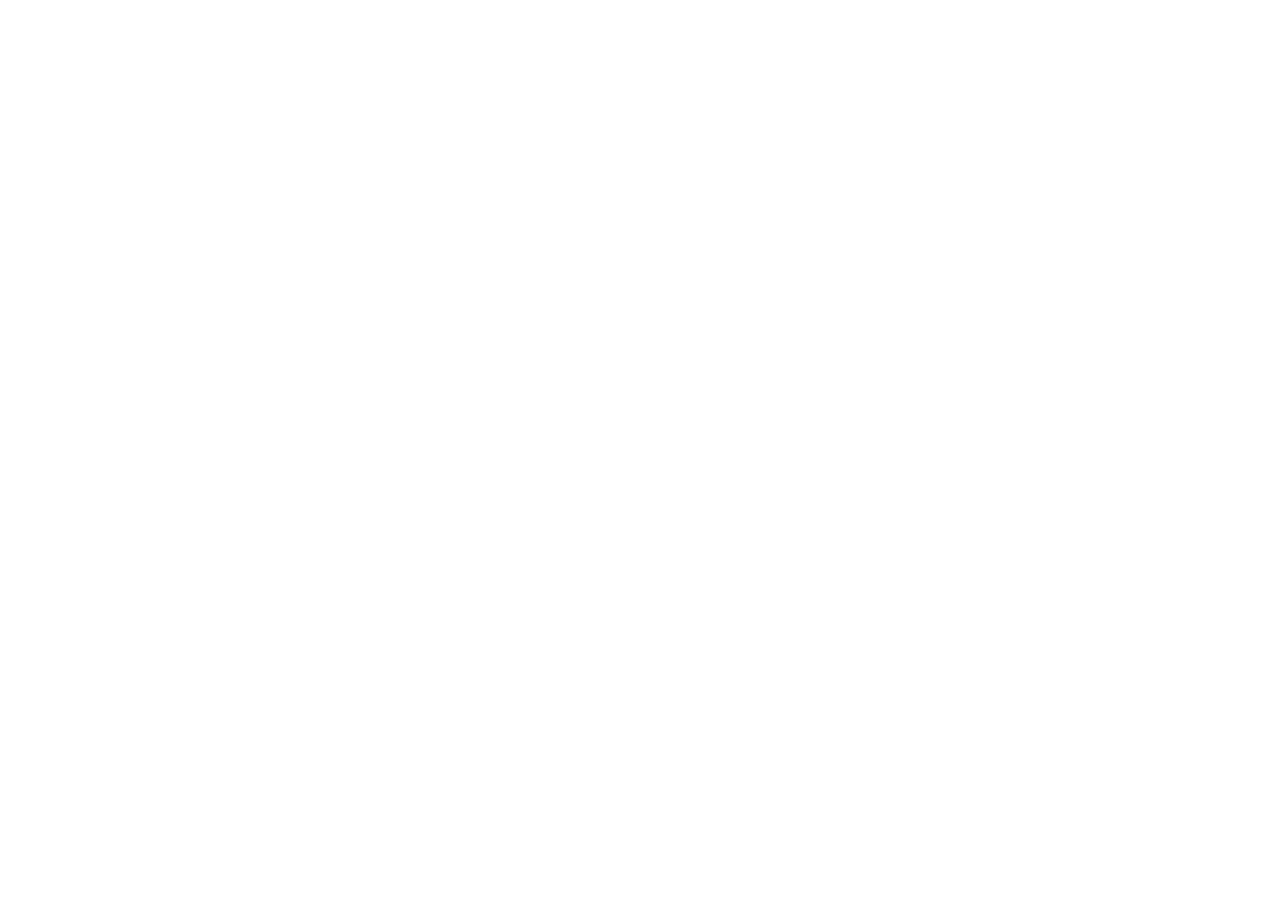
==== about.html @ b6eae79a "Init : creation du depot, arborescence des fichiers et structure HTML de base" ====
<!DOCTYPE html>
<html lang="en">
<head>
    <meta charset="UTF-8">
    <meta name="viewport" content="width=device-width, initial-scale=1.0">
    <title>AfriTalent - About</title>

    <!---  liaison Boostrap 5 via CDN -->

    <link href="https://cdn.jsdelivr.net/npm/bootstrap@5.3.0/dist/css/bootstrap.min.css" rel="stylesheet">

    <!--  liaison du css.   -->
    <link rel="stylesheet" href="css/style.css">
</head>
<body>

    <!---  le contenue de la pages -->

     <!-- liaison Boostrap 5 via CDN : js-->
    <script src="https://cdn.jsdelivr.net/npm/bootstrap@5.3.0/dist/js/bootstrap.bundle.min.js"></script>

    <!-- le script JS -->
    <script src="js/main.js"></script>

</body>
</html>
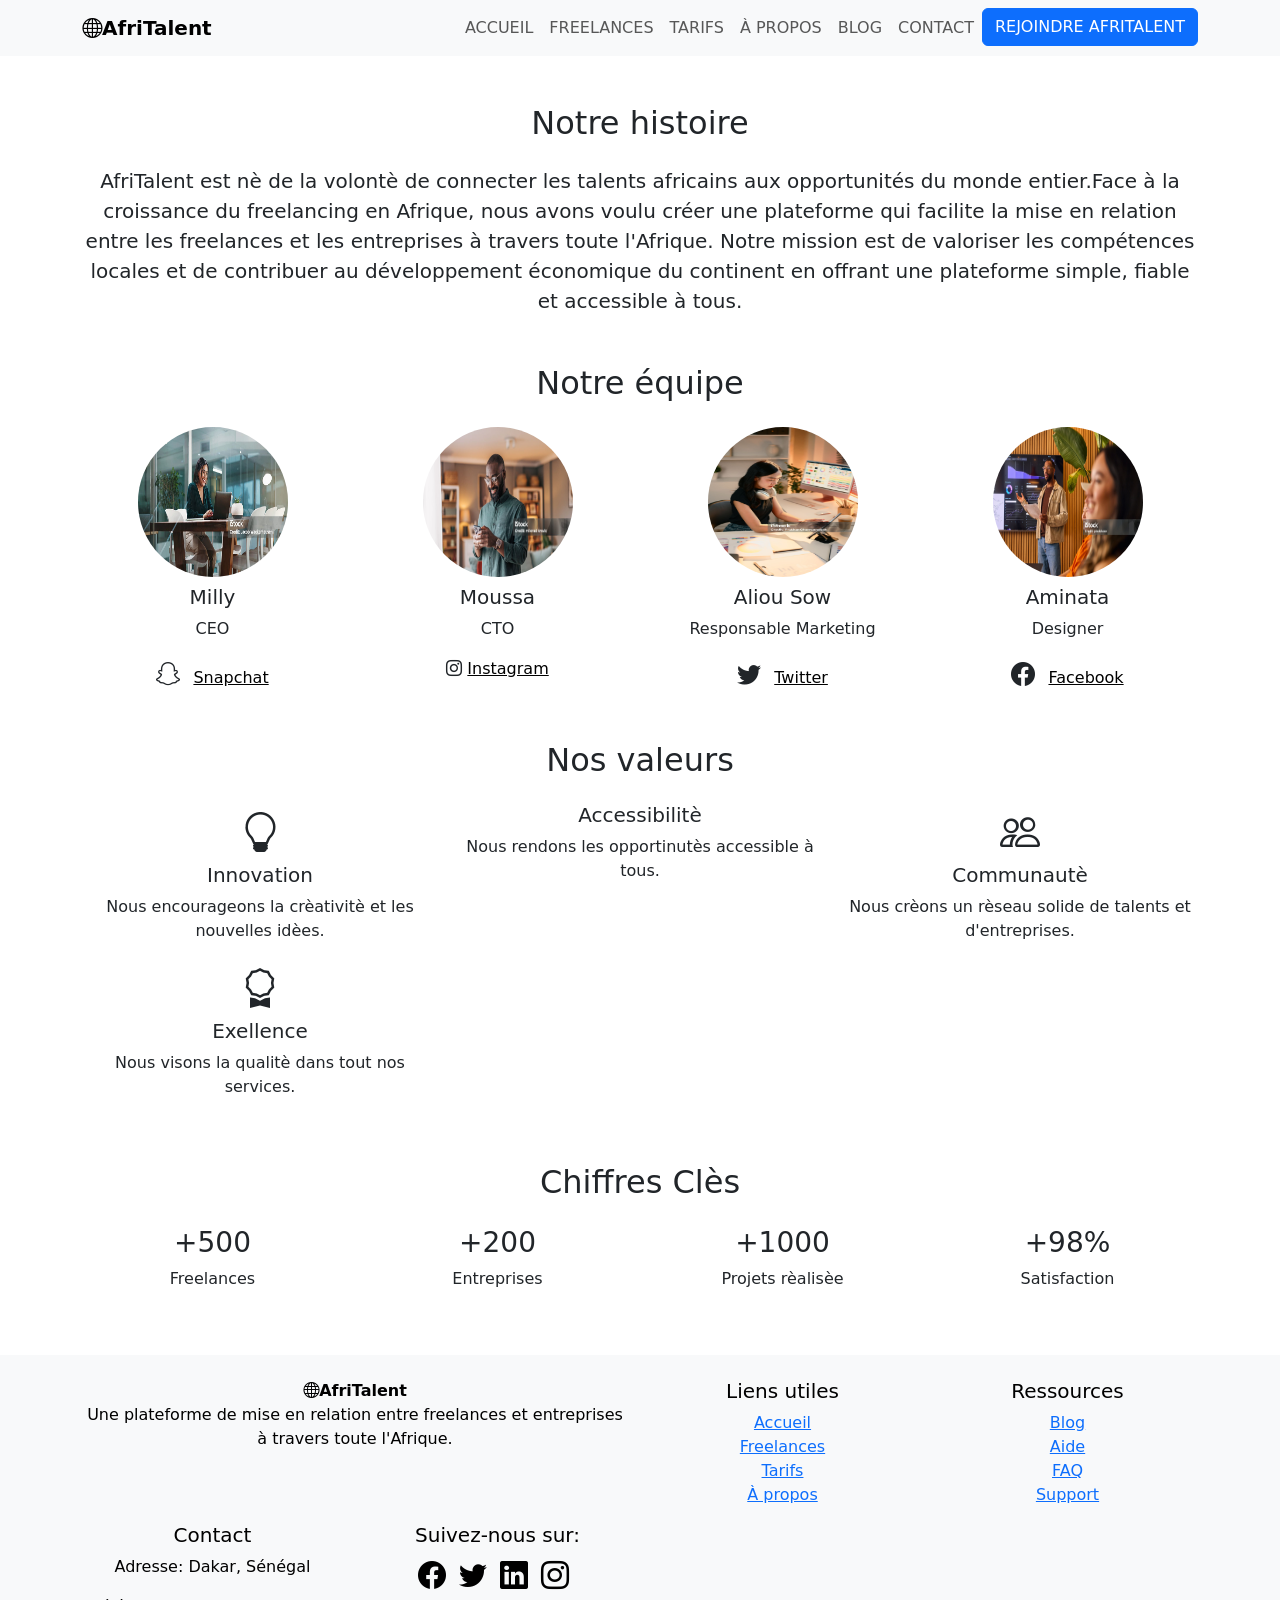
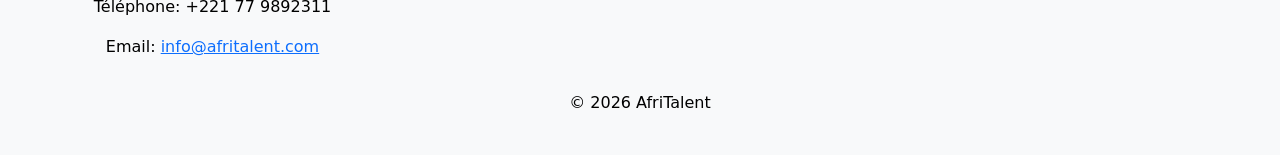
==== commit e2e4c4ef: "HTML : structure complete des 5 pages avec section et contenu texte" ====
--- a/about.html
+++ b/about.html
@@ -9,13 +9,212 @@
 
     <link href="https://cdn.jsdelivr.net/npm/bootstrap@5.3.0/dist/css/bootstrap.min.css" rel="stylesheet">
 
+    <!---  liaison des icones bootstrap via CDN -->
+    
+    <link rel="stylesheet" href="https://cdn.jsdelivr.net/npm/bootstrap-icons@1.11.0/font/bootstrap-icons.css">
+
+
     <!--  liaison du css.   -->
     <link rel="stylesheet" href="css/style.css">
 </head>
 <body>
 
     <!---  le contenue de la pages -->
-
+   <header>
+        
+            <nav class="navbar navbar-expand-lg navbar-light bg-light">
+                <div class="container">
+                    <!--logo-->
+                    <a class="navbar-brand fw-bold" href="#">
+                        <i class="bi bi-globe"></i>AfriTalent
+                    </a>
+                    <!---  bouton pour mobile (pour la responsivite) --->
+                    <button class="navbar-toggler" type="button" data-bs-toggle="collapse" data-bs-target="#menu">
+                        <span class="navbar-toggler-icon"></span>
+                    </button>
+                   <!--les liens du menu-->
+                   <div class="collapse navbar-collapse text-uppercase justify-content-end">
+                        <ul class="navbar-nav ms-auto">
+                            <li class="nav-item">
+                               <a class="nav-link " href="index.html">Accueil</a>
+                            </li>
+                            <li class="nav-item">
+                               <a class="nav-link " href="freelance.html">Freelances</a>
+                            </li>
+                            <li class="nav-item">
+                              <a class="nav-link " href="tarifs.html">Tarifs</a>
+                            </li>
+                            <li class="nav-item">
+                              <a class="nav-link " href="about.html">À propos</a>
+                            </li>
+                            <li class="nav-item">
+                              <a class="nav-link " href="#blog">Blog</a>
+                            </li>
+                            <li class="nav-item">
+                              <a class="nav-link " href="contact.html">Contact</a>
+                            </li>
+                            <li class="nav-item">
+                             <a class="btn btn-primary" href="contact.html">Rejoindre AfriTalent</a>
+                            </li>
+                        </ul>
+                    </div>
+                </div>
+            </nav>
+
+        </header>  
+        <!---  section Notre histoire   -->
+        <main>
+        <section class="container my-5">
+            <h2 class="text-center mb-4">Notre histoire</h2>
+            <p class="lead text-center">
+                AfriTalent est nè de la volontè de connecter les talents africains
+                aux opportunités du monde entier.Face à la croissance du freelancing en Afrique, nous avons voulu créer une plateforme qui facilite la mise en relation entre les freelances et les entreprises à travers toute l'Afrique.
+                Notre mission est de valoriser les compétences locales et de contribuer au développement économique du continent en offrant une plateforme simple, fiable et accessible à tous.
+            </p>
+        </section>
+        <!-- section equipe -->
+        <section class="container my-5">
+            <h2 class="text-center mb-4">Notre équipe</h2>
+            <div class="row g-4">
+                <div class="col-md-3 text-center">
+                    <img src="images/team1.jpg" alt="Membre de l'équipe 1" class="rounded-circle mb-2" width="150" height="150">
+                    <h5>Milly</h5>
+                    <p>CEO </p>
+                    <i class ="bi bi-snapchat fs-4 me-2"></i>
+                    <a href="https://www.snapchat.com/milly" class="text-black">Snapchat</a>
+                </div>
+                <div class="col-md-3 text-center">
+                    <img src="images/team2.jpg" alt="Membre de l'équipe 2" class="rounded-circle mb-2" width="150" height="150">
+                    <h5>Moussa</h5>
+                    <p>CTO </p>
+                    <i class="bi bi-instagram"></i>
+                    <a href="https://www.instagram.com/moussa" class="text-black">Instagram</a>
+                </div>
+                <div class="col-md-3 text-center">
+                    <img src="images/team3.jpg" alt="Membre de l'équipe 3" class="rounded-circle mb-2" width="150" height="150">
+                    <h5>Aliou Sow</h5>
+                    <p>Responsable Marketing</p>
+                    <i class="bi bi-twitter fs-4 me-2"></i>
+                    <a href="https://www.twitter.com/aliou_sow" class="text-black">Twitter</a>
+                </div>
+                <div class="col-md-3 text-center">
+                    <img src="images/team4.jpg" alt="Membre de l'équipe 4" class="rounded-circle mb-2" width="150" height="150">
+                    <h5>Aminata</h5>
+                    <p>Designer</p>
+                    <i class="bi bi-facebook fs-4 me-2"></i>
+                    <a href="https://www.facebook.com/aminata" class="text-black">Facebook</a>
+                </div>
+            </div>
+            
+    </section>
+        <!-- section nos valeurs -->
+        <section class="container my-5">
+            <h2 class="text-center mb-4">Nos valeurs</h2>
+            <div class="row text-center">
+                <div class="col-md-4">
+                    <i class="bi bi-lightbulb fs-1"></i>
+                    <h5>Innovation</h5>
+                    <p>Nous encourageons la crèativitè et les nouvelles idèes.</p>
+                </div>
+                <div class="col-md-4">
+                    <i class="bi bi-unclock fs-1"></i>
+                    <h5>Accessibilitè</h5>
+                    <p>Nous rendons les opportinutès accessible à tous.</p>
+                </div>
+                <div class="col-md-4">
+                    <i class="bi bi-people fs-1"></i>
+                    <h5>Communautè</h5>
+                    <p>Nous crèons un rèseau solide de talents et d'entreprises.</p>
+                </div>
+                <div class="col-md-4">
+                    <i class="bi bi-award fs-1"></i>
+                    <h5>Exellence</h5>
+                    <p>Nous visons la qualitè dans tout nos services.</p>
+                </div>
+            </div>
+        </section>
+          <!-- section chiffres clés-->
+           <section class="container my-5">
+            <h2 class="text-center mb-4">Chiffres Clès</h2>
+            <div class="row text-center">
+                <div class="col-md-3">
+                  <h3>+500</h3>
+                  <p>Freelances</p>
+                </div>
+                <div class="col-md-3">
+                  <h3>+200</h3>
+                  <p>Entreprises</p>
+                </div><div class="col-md-3">
+                  <h3>+1000</h3>
+                  <p>Projets rèalisèe</p>
+                </div>
+                <div class="col-md-3">
+                  <h3>+98%</h3>
+                  <p>Satisfaction</p>
+                </div>
+            </div>
+           </section>
+
+
+    <footer class="bg-light text-black mt-5 p-4 ">
+         <div class="container">
+                <div class=" text-center row">
+                    <div class="col-md-6">
+                        <a class="navbar-brand fw-bold" href="#">
+                         <i class="bi bi-globe"></i>AfriTalent
+                       </a>
+                        <p>Une plateforme de mise en relation entre freelances et entreprises à travers toute l'Afrique.</p>
+                    </div>
+
+                    <!--liens utiles-->
+                    <div class="col-md-3">
+                        <h5>Liens utiles</h5>
+                        <ul class="list-unstyled">
+                            <li><a href="index.html">Accueil</a></li>
+                            <li><a href="freelances.html">Freelances</a></li>
+                            <li><a href="tarifs.html">Tarifs</a></li>
+                            <li><a href="about.html">À propos</a></li>
+                        </ul>
+                    </div>
+
+                    <!---ressources-->
+                    <div class="col-md-3">
+                        <h5>Ressources</h5>
+                        <ul class="list-unstyled">
+                            <li><a href="#blog">Blog</a></li>
+                            <li><a href="#aide">Aide</a></li>
+                            <li><a href="#faq">FAQ</a></li>
+                            <li><a href="#support">Support</a></li>
+                        </ul>
+                    </div>
+
+                    <!---  contact-->
+                    <div class="col-md-3">
+                        <h5>Contact</h5>
+                        <p>Adresse: Dakar, Sénégal</p>
+                        <p>Téléphone: +221 77 9892311</p>
+                        <p>Email: <a href="mailto:info@afritalent.com">info@afritalent.com</a></p>
+                    </div>
+
+                    <!---  réseaux sociaux-->
+                    <div class="col-md-3">
+                        <h5>Suivez-nous sur:</h5>
+                        <a href="https://www.facebook.com/" class="text-black me-2"><i class="bi bi-facebook fs-3"></i></a>
+                        <a href="https://twitter.com/" class="text-black me-2"><i class="bi bi-twitter fs-3"></i></a>
+                        <a href="https://www.linkedin.com/" class="text-black me-2"><i class="bi bi-linkedin fs-3"></i></a>
+                        <a href="https://www.instagram.com/" class="text-black me-2"><i class="bi bi-instagram fs-3"></i></a>    
+                </div>
+             </div>
+                   <!--bas de page-->
+                  <div class="text-center mt-3">     
+                     <p>&copy; 2026 AfriTalent</p>
+                  </div>    
+
+     </footer>
+
+
+
+   
      <!-- liaison Boostrap 5 via CDN : js-->
     <script src="https://cdn.jsdelivr.net/npm/bootstrap@5.3.0/dist/js/bootstrap.bundle.min.js"></script>
 
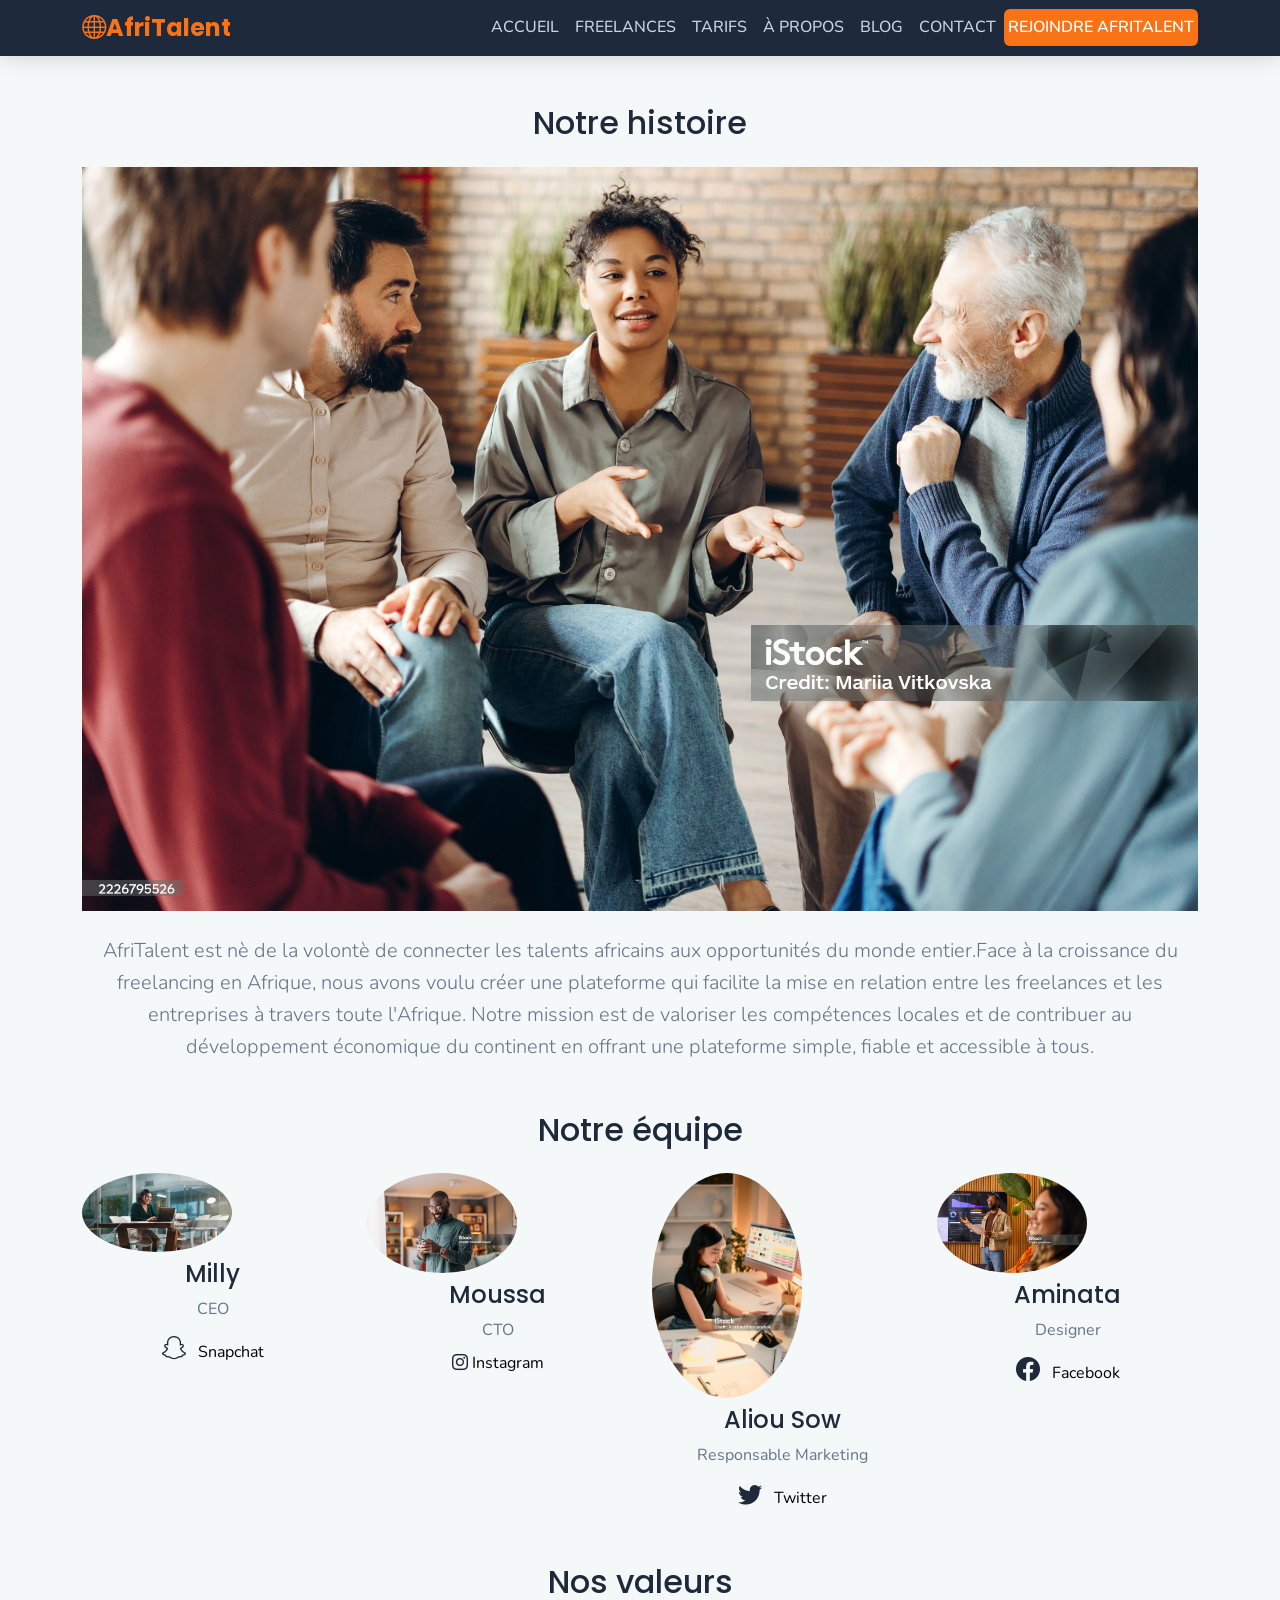
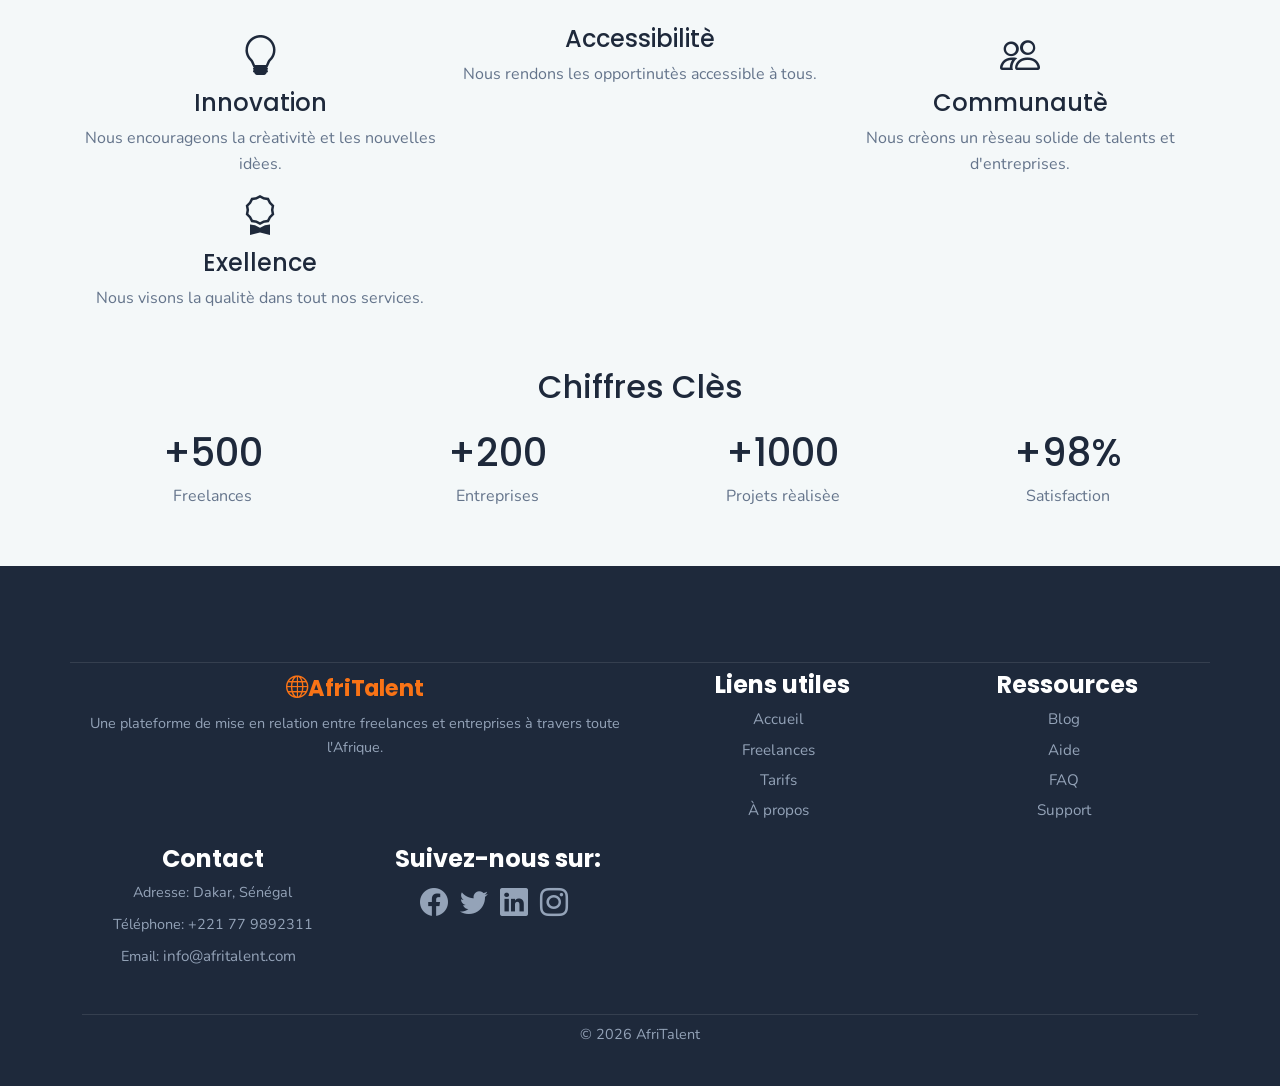
==== commit 47827f28: "CSS : Bento Grid, sections hero et categories , effet hover" ====
--- a/about.html
+++ b/about.html
@@ -48,7 +48,7 @@
                               <a class="nav-link " href="about.html">À propos</a>
                             </li>
                             <li class="nav-item">
-                              <a class="nav-link " href="#blog">Blog</a>
+                              <a class="nav-link " href="index.html#blog">Blog</a>
                             </li>
                             <li class="nav-item">
                               <a class="nav-link " href="contact.html">Contact</a>
@@ -66,6 +66,7 @@
         <main>
         <section class="container my-5">
             <h2 class="text-center mb-4">Notre histoire</h2>
+            <img src="images/histoire.jpg" alt="Notre histoire" class="img-fluid mb-4">
             <p class="lead text-center">
                 AfriTalent est nè de la volontè de connecter les talents africains
                 aux opportunités du monde entier.Face à la croissance du freelancing en Afrique, nous avons voulu créer une plateforme qui facilite la mise en relation entre les freelances et les entreprises à travers toute l'Afrique.
--- a/css/style.css
+++ b/css/style.css
@@ -0,0 +1,702 @@
+/* importation de google font (2 polices poppins et nunito) */
+@import url('https://fonts.googleapis.com/css2?family=Poppins:wght@300;400;500;600;700&family=Nunito:wght@300;400;500;600;700&display=swap');
+
+/* variables css */
+:root{
+    /* variablespour la palette de couleurs (6 couleurs) */
+    --couleur-primaire: #F97316;
+    --couleur-secondaire: #1E293B;
+    --couleur-accent: #10b981;
+    --couleur-fond: #f4f8f9;
+    --couleur-texte: #1e293b;
+    --couleur-texte-clair: #64748b;
+    /* variablespour les tailles de police (2 tailles) */
+    --police-titre:poppins, sans-serif;
+    --police-texte:nunito, sans-serif;
+    /* variablespour les espacements ( tailles) */
+    --espace-xs: 4px;
+    --espace-sm: 8px;
+    --espace-md: 16px;
+    --espace-lg: 32px;
+    --espace-xl: 64px;
+    /* variables pour les bordures */
+    --radius-sm: 6px;
+    --radius-md: 12px;
+    --radius-lg: 24px;
+    /* variables pour les ombres */
+    --ombre-legere: 0 2px 8px rgba(0, 0, 0, 0.08);
+    --ombre-moyenne: 0 4px 20px rgba(0, 0, 0, 0.12);
+    --ombre-forte: 0 8px 32px rgba(0, 0, 0, 0.18);
+    /* variables pour les transitions (pour les animations hover) */
+    --transition: all 0.3s ease;
+}
+/* reset css  pour enlever les marges et les paddings par défaut des éléments HTML et pour utiliser le box-sizing border-box pour une meilleure gestion des dimensions des éléments */
+*{
+    margin: 0;
+    padding: 0;
+    box-sizing: border-box;
+}
+/* body styles */
+body{
+    font-family: var(--police-texte);
+    background-color: var(--couleur-fond);
+    color: var(--couleur-texte);
+    /* pour les interlignes du texte */
+    line-height: 1.6;
+}
+/* styles pour les titres (h1 à h6) */
+h1, h2, h3, h4, h5, h6{
+    font-family: var(--police-titre);
+    color: var(--couleur-texte);
+    line-height: 1.2;
+    margin-bottom: var(--espace-sm);
+}
+h1{
+    font-size:clamp(2rem, 5vw, 3.5rem) 
+}
+h2{
+    font-size: clamp(1rem, 3vw, 2rem);  
+}
+h3{
+    font-size: clamp(1.5rem, 3vw, 2.5rem);
+}
+h4{
+    font-size: clamp(1.5rem, 3vw, 2rem);
+}
+h5{
+    font-size: clamp(1.25rem, 2vw, 1.5rem);
+}
+h6{
+    font-size: clamp(1rem, 2vw, 1.25rem);
+}
+/* style pour les paragraphes */
+p{
+    font-family: var(--police-texte);
+    color: var(--couleur-texte-clair);
+    margin-bottom: var(--espace-sm);
+    font-size: 1rem;
+}
+/* style pour les liens */
+a{
+    color: var(--couleur-primaire);
+    text-decoration: none;
+    transition: var(--transition);
+}
+a:hover{
+    color: var(--couleur-accent);
+}
+/* liste sans style par defaut */
+ul, ol{
+    list-style: none;
+}
+/* image responsives par défaut */
+img{
+    max-width: 100%;
+    height: auto;
+    display: block;
+}
+/* style pour les boutons */
+.btn-primary{
+    background-color: var(--couleur-primaire);
+    color: white;
+    padding: var(--espace-sm) var(--espace-md);
+    border: none;
+    border-radius: var(--radius-sm);
+    font-family: var(--police-texte);
+    font-weight: 600;
+    font-size: 1rem;
+    cursor: pointer;
+    transition: var(--transition);
+    display: inline-block;
+}
+.btn-primary:hover{
+    background-color: var(--couleur-secondaire) !important;
+    color: var(--couleur-accent) !important;
+    box-shadow: var(--ombre-moyenne);
+    transform: translateY(-2px);/* legere elevation du bouton au hover */
+}
+.btn-secondary{
+    background-color: transparent;
+    color: var(--couleur-primaire);
+    padding: var(--espace-xs) var(--espace-md);
+    border: 2px solid var(--couleur-primaire);
+    border-radius: var(--radius-sm);
+    font-family: var(--police-texte);
+    font-weight: 600;
+    font-size: 1rem;
+    cursor: pointer;
+    transition: var(--transition);
+    display: inline-block;
+}
+.btn-secondary:hover{
+    background-color: var(--couleur-primaire);
+    color: white;
+    transform: translateY(-2px);
+}
+/* style du header */
+header{
+    position: sticky;
+    top: 0;
+    background-color: var(--primary);
+}
+/* style pour la navigation */
+.navbar{
+    background-color: var(--couleur-secondaire) !important/* pour forcer la couleur de fond du navbar de bootstrap */;
+    padding: var(--espace-xs) var(--espace-sm);
+    box-shadow: var(--ombre-moyenne);
+}
+/*logo AfriTalent dans le navbar */
+.navbar-brand{
+    font-family: var(--police-titre);
+    font-size: 1.5rem;
+    font-weight: 700;
+    color: var(--couleur-primaire) !important;
+    letter-spacing: -0.05px;
+}
+/* style pour les liens de navigation */
+.nav-link{
+    font-family: var(--police-texte);
+    color: #cbd5e1 !important;
+    font-weight: 500;
+    transition: var(--transition);
+    padding: 0.4rem var(--espace-xs) ;
+    border-radius: var(--radius-sm);
+}
+.nav-link:hover,
+.nav-link.active{
+    color: var(--couleur-primaire) !important;
+    background-color: rgba(249, 115, 22, 0.1);/* orange transparent */
+    box-shadow: var(--ombre-legere);
+}
+/* bouton cta dans la navbar */
+nav .btn-primary{
+    background-color: var(--couleur-primaire);
+    color: white !important;
+    font-weight: 600;
+    border-radius: var(--radius-sm);
+    padding: 0.4rem var(--espace-xs) !important;
+    transition: var(--transition);
+}   
+nav .btn-primary:hover{
+    background-color: #ea6c0a;
+    color: white !important;
+    box-shadow: var(--ombre-moyenne);
+    transform: translateY(-1px);
+}
+
+/* section hero */
+.hero{
+    min-height: 90vh;
+    background: linear-gradient(135deg,rgba(30, 41, 59, 0.55)0%, rgba(249, 115, 22, 0.20)100%), url('../images/hero.jpg');
+    background-size: cover;
+    background-position: center;
+    background-repeat: no-repeat;
+    background-attachment: fixed;
+    display: flex;
+    flex-direction: column;
+    align-items: center;
+    justify-content: center;
+    padding: var(--espace-xl) var(--espace-lg);
+    position: relative;
+    overflow: visible;
+}
+/* cerle decoratif dans la section hero */
+.hero::before{
+    content: "";/* pour creer un element decoratif en forme de cercle dans la section hero */
+    position: absolute;
+    top: 20px;
+    right: 20px;
+    width: 500px;
+    height: 500px;
+    background-color: radial-gradient(circle, rgba(249, 115, 22, 0.65) 0%, transparent 70%);
+    border-radius: 50%;
+    pointer-events: none;
+}
+.hero::after{
+    content: "";
+    position: absolute;
+    bottom: 20px;
+    left: 20px;
+    width: 350px;
+    height: 350px;
+    background-color: radial-gradient(circle, rgba(16, 185, 129, 0.25) 0%, transparent 70%);
+    border-radius: 50%;
+    pointer-events: none;
+}
+/* styles pour le texte dans la section hero */
+.hero.text-center{
+    position: relative;
+    z-index: 1;/* pour que le texte soit au dessus des elements decoratifs */
+    max-width: 800px;
+}
+/* styles pour les titres dans la section hero */
+.hero h1{
+    font-family: var(--police-titre);
+    font-size: clamp(2.5rem, 6vw, 4rem);
+    font-weight: 800;
+    color: white;
+    line-height: 1.1;
+    text-align: center;
+    margin-bottom: var(--espace-lg);/* espace entre le titre et le sous-titre */
+    text-shadow: 0 4px 12px rgba(0, 0, 0, 0.4);
+}
+.hero h2{
+    font-family: var(--police-texte);
+    font-size: clamp(1rem, 2.5vw, 1.3rem);
+    font-weight: 400;
+    color: #cbd5e1;
+    margin-bottom: var(--espace-xl);
+    /* espace avant les boutons cta */
+    max-width: 600px;
+    margin-left: auto;
+    margin-right: auto;
+}
+/* styles pour les boutons cta dans la section hero */
+.hero.btn-secondary{
+    background-color: var(--couleur-primaire);
+    border-color: var(--couleur-primaire);
+    color: white;
+    font-family: var(--police-texte);
+    font-weight: 600;
+    padding: 0.75rem 1.8rem;
+    border-radius: var(--radius-sm);
+    font-size: 1rem;
+    margin: 0.3rem;
+    transition: var(--transition);
+}
+.hero.btn-secondary:hover{
+    background-color: transparent;
+    border-color: var(--couleur-primaire);
+    color: var(--couleur-primaire);
+    box-shadow: 0 6px 20px rgba(249, 115, 22, 0.35);
+    transform: translateY(-3px);
+}
+.hero.btn-secondary:last-of-type{
+    background-color: transparent;
+    border-color: white;
+    color: white;
+}
+.hero.btn-secondary:last-of-type:hover{
+    background-color: white;
+    border-color: white;
+    color: var(--couleur-secondaire);
+    transform: translateY(-3px);
+}
+/* =============== section comment ça marche ============== */
+.section-comment-marche{
+    padding: var(--espace-xl) var(--espace-lg);
+    background-color: var(--couleur-fond);
+}
+/*titre de la section comment ça marche avec une ligne decoratif en dessous */
+.section-comment-marche .text-center h2{
+    font-family: var(--police-titre);
+    font-weight: 700;
+    color: var(--couleur-texte);
+    display: inline-block;
+    position: relative;
+    margin-bottom: var(--espace-lg);
+}
+.section-comment-marche .text-center h2::after{
+    content: "";
+    position: absolute;
+    left: 50%;
+    bottom: -8px;
+    transform: translateX(-50%);
+    width: 60px;
+    height: 4px;
+    background-color: var(--couleur-primaire);
+    border-radius: 2px;
+}
+/* bendo gird assymétrique pour les cartes de la section comment ça marche */
+section.section-comment-marche .row{
+    display: grid !important;
+    grid-template-columns: repeat(4,1fr);
+    gap: var(--espace-md);
+    max-width: 1100px;
+    margin: 0 auto;
+    width: 100%;
+    padding: 0 1rem;
+}
+/* chaque carte de la section comment ça marche */
+.section-comment-marche .col-md-4{
+    background-color: white;
+    padding: var(--espace-md);
+    border-radius: var(--radius-md);
+    box-shadow: var(--ombre-legere);
+    transition: var(--transition);
+    display: flex;
+    flex-direction: column;
+    align-items: center;
+    gap: var(--espace-xs);
+    width: 100% !important;
+    max-width: 100% !important;
+    flex: none !important;
+}
+/* 1 carte occupe 2 colonnes et est orange pour la mettre en avant */
+.section-comment-marche .col-md-4:first-child{
+    grid-column: span 1 !important;
+    background-color: var(--couleur-accent) /* linear-gradient(135deg, var(--couleur-primaire) , #fb923c )*/ !important;
+}
+section.section-comment-marche .col-md-4:first-child h3,
+section.section-comment-marche .col-md-4:first-child h4,
+section.section-comment-marche .col-md-4:first-child p,
+section.section-comment-marche .col-md-4:first-child i{
+    color: white !important;
+}
+/* numéro des étapes dans les cartes */
+section.section-comment-marche .col-md-4 h3{
+    font-family: var(--police-titre);
+    font-size: 2.5rem;
+    font-weight: 800;
+    color: var(--couleur-primaire);
+}
+/* Icône dans les cartes */
+section.section-comment-marche .col-md-4 i{
+    font-size: 2rem;
+    color: var(--couleur-primaire);
+}
+/* titre dans les cartes */
+section.section-comment-marche .col-md-4 h4{
+    font-family: var(--police-titre);
+    font-size: 1.1rem;
+    font-weight: 700;
+    color: var(--couleur-texte);
+}
+/* description dans les cartes */
+section.section-comment-marche .col-md-4 p{
+    color: var(--couleur-texte-clair);
+    font-size: 0.95rem;
+    text-align: center;
+}
+/* effet de survol sur les cartes */
+section.section-comment-marche .col-md-4:hover{
+    transform: translateY(-6px);
+    box-shadow: var(--ombre-forte);
+}
+/* la responsivité pour les cartes de la section comment ça marche */
+@media (max-width: 992px){
+    section.section-comment-marche .row{
+        grid-template-columns: repeat(2,1fr) !important;
+    }
+    section.section-comment-marche .col-md-4:first-child{
+        grid-column: span 2 !important;
+    }
+}
+@media (max-width: 576px){
+    section.section-comment-marche .row{
+        grid-template-columns: 1fr !important;
+    }
+    section.section-comment-marche .col-md-4:first-child{
+        grid-column: span 1 !important;
+    }
+}
+/*================ SECTION categories de services =============*/
+#categories{
+
+    padding: var(--espace-xl) var(--espace-lg);
+    background-color: white;
+}
+#categories .text-center h2{
+
+    font-family: var(--police-titre);
+    font-weight: 700;
+    margin-bottom: var(--espace-lg);
+}
+/* grille de 3 colonnes */
+#services .row{
+
+    display: grid;
+    grid-template-columns: repeat(3,1fr);
+    gap: var(--espace-md);
+    max-width: 1100px;
+    margin: 0 auto;
+}
+/* chaque carte de service */
+#services .col-md-4{
+    background-color: var(--couleur-fond);
+    padding: var(--espace-md);
+    border-radius: var(--radius-md);
+    box-shadow: var(--ombre-legere);
+    transition: var(--transition);
+    border: 2px solid transparent;
+    cursor: pointer;
+    display: flex;
+    flex-direction: column;
+    align-items: center;
+    gap: var(--espace-xs);
+    width: 100% !important;
+    max-width: 100% !important;
+    flex: none !important;
+}
+/* effet hover (ombre + elevation + bordure orange) sur les cartes de service */
+#services .col-md-4:hover{
+    transform: translateY(-8px) scale(1.02);
+    box-shadow: var(--ombre-forte);
+    border-color: var(--couleur-primaire);
+    background-color: white;
+}
+/* icone dans les cartes de service */
+#services .col-md-4 i{
+    font-size: 2.5rem;
+    color: var(--couleur-primaire);
+    transition: var(--transition);
+}
+/* les icons qui tourne au survol */
+#services .col-md-4:hover i{
+    transform: rotate(-10deg) scale(1.2);
+    color: var(--couleur-accent);
+}
+/* titre dans les cartes de service */
+#services .col-md-4 h4{
+    font-family: var(--police-titre);
+    font-size: 1.05rem;
+    font-weight: 700;
+    color: var(--couleur-texte);
+    transition: var(--transition);
+}
+#services .col-md-4:hover h4{
+    color: var(--couleur-primaire);
+}
+/* description dans les cartes de service */
+#services .col-md-4 p{
+    color: var(--couleur-texte-clair);
+    font-size: 0.9rem;
+    text-align: center;
+}
+/* la responsivité pour les cartes de service */
+@media (max-width: 992px){
+    #services .row{
+        grid-template-columns: repeat(2,1fr) !important;
+    }
+}
+@media (max-width: 576px){
+    #services .row{
+        grid-template-columns: 1fr !important;
+    }
+}
+/* ===============SECTION Temoignages carousel ============== */
+#temoignages{
+
+    padding: var(--espace-xl) var(--espace-lg);
+    background-color: var(--couleur-fond);
+}
+#temoignages .text-center h2{
+    font-family: var(--police-titre);
+    font-weight: 700;
+    margin-bottom: var(--espace-lg);
+}
+/* carousel centrè avec des cartes de temoignages */
+#carouselExample{
+    max-width: 800px;
+    margin: 0 auto;
+}
+/*  carte de temoignage */
+ .carousel-item .col-md-4{
+    background-color: white;
+    padding: var(--espace-md);
+    border-radius: var(--radius-md);
+    box-shadow: var(--ombre-moyenne);
+    transition: var(--transition);
+    display: flex;
+    align-items: center;
+    flex-direction: column;
+    gap: var(--espace-xs);
+    border-top: 4px solid var(--couleur-primaire);
+}
+/* photo du temoignage */
+.carousel-item img{
+    width: 80px !important;
+    height: 80px !important;
+    border-radius: 50%;
+    object-fit: cover;
+    border: 3px solid var(--couleur-primaire);
+}
+/* nom du temoignage */
+.carousel-item h4{
+    font-family: var(--police-titre);
+    font-size: 1rem;
+    font-weight: 700;
+    color: var(--couleur-texte);
+}
+/* fonction du temoignage */
+.carousel-item p em{
+    font-size: 0.9rem;
+    font-weight: 600;
+    color: var(--couleur-texte-clair);
+    font-style: normal;
+    margin-bottom: var(--espace-xs);
+}
+/* etoiles de satisfaction du temoignage */
+.carousel-item i.bi-star-fill{
+    color: #fbbf24;
+    font-size: 1rem;
+}
+/* bouton de navigation du carousel */
+.carousel-control-prev, .carousel-control-next{
+    padding: 1.2rem;
+    background-color: var(--couleur-primaire);
+    border-radius: 50%;
+    top: 50%;
+    transform: translateY(-50%);
+    background-size: 50%;
+}
+/*============== SECTION blog ============== */ 
+#blog{
+
+    padding: var(--espace-xl) var(--espace-lg);
+    background-color: white;
+}
+#blog .text-center h2{
+    font-family: var(--police-titre);
+    font-weight: 700;
+    margin-bottom: var(--espace-lg);
+}
+#blog .row{
+    display: grid !important;
+    grid-template-columns: repeat(3,1fr) !important;
+    gap: var(--espace-md);
+    max-width: 1100px;
+    margin: 0 auto;
+} 
+#blog .col-md-4{
+    background-color: var(--couleur-fond);
+    border-radius: var(--radius-md);
+    padding: var(--espace-md);
+    box-shadow: var(--ombre-legere);
+    transition: var(--transition);
+    display: flex;
+    flex-direction: column;
+    gap: var(--espace-xs);
+    width: 100% !important;
+    max-width: 100% !important;
+    flex: none !important;
+    text-align: left;
+} 
+#blog .col-md-4:hover{
+    transform: translateY(-5px);
+    box-shadow: var(--ombre-forte);
+}
+#blog .col-md-4 img{
+    border-radius: var(--radius-sm);
+    object-fit: cover;
+    height: 160px;
+    width: 100%;
+}
+#blog .col-md-4 h4{
+    font-family: var(--police-titre);
+    font-size: 1.rem;
+    font-weight: 700;
+    color: var(--couleur-texte);
+}
+#blog .col-md-4 small{
+    font-size: 0.8rem;
+    font-weight: 600;
+    color: var(--couleur-primaire);
+}
+@media (max-width: 992px){
+    #blog .row{
+        grid-template-columns: repeat(2,1fr) !important;
+    }
+}
+@media (max-width: 576px){
+    #blog .row{
+        grid-template-columns: 1fr !important;
+    }
+}
+/* ===============SECTION cta ============== */
+.section-cta{
+
+    padding: var(--espace-xl) var(--espace-lg);
+    background-color: linear-gradient(135deg, var(--couleur-primaire) , #fb923c );
+    text-align: center;
+}
+.section-cta h2{
+
+    font-family: var(--police-titre);
+    font-weight: 800;
+    color: var(--couleur-secondaire);
+    font-size: clamp(1.8rem, 4vw, 2.8rem);
+    margin-bottom: var(--espace-sm);
+}
+.section-cta p{
+    color: rgba(255, 255, 255b, 0.85);
+    font-size: 1.1rem;
+    margin-bottom: var(--espace-md);
+}
+.section-cta .btn-primary{
+    background-color: white !important;
+    color: var(--couleur-primaire ) !important;
+    font-family: var(--police-texte);
+    border: 2px solid var(--couleur-primaire) !important;
+    font-weight: 700;
+    padding: 0.9rem 2.5rem;
+    border-radius: var(--radius-sm);
+    font-size: 1.1rem;
+    transition: var(--transition);
+    box-shadow: 0 4px 15px rgba(0, 0, 0, 0.15);
+}
+.section-cta .btn-primary:hover{
+    background-color: var(--couleur-secondaire)!important;
+    color: var(--couleur-accent) !important;
+    border: 2px solid white!important;
+    box-shadow: 0 8px 25px rgba(0, 0, 0, 0.2);
+    transform: translateY(-3px);
+}
+/* ===============SECTION footer ============== */
+footer.bg-light{
+    padding: var(--espace-xl) var(--espace-lg) var(--espace-lg) !important;
+    background-color: var(--couleur-secondaire) !important;
+    color: #cbd5e1 !important;
+}
+footer.bg-light .navbar-brand{
+    font-family: var(--police-titre);
+    font-size: 1.4rem;
+    font-weight: 800;
+    color: var(--couleur-primaire) !important;
+}
+footer.bg-light p{
+    font-size: 0.9rem;
+    color: #94a3b8 !important;
+}
+footer.bg-light h5{
+    font-family: var(--police-titre);
+    margin-bottom: var(--espace-sm);
+    font-weight: 700;
+    color: white ;
+}
+footer.bg-light a{
+    color: #94a3b8!important;
+    text-decoration: none;
+    transition: var(--transition);
+    display: block;
+    font-size: 0.95rem;
+    margin-bottom: 6px;
+}
+footer.bg-light a:hover{
+    color: var(--couleur-primaire) !important;
+    padding-left: 5px;
+}
+/* icone de réseaux sociaux dans le footer */
+footer.bg-light .social-icons a{
+    font-size: 1.4rem;
+    transition: var(--transition);
+}
+/* icon de reseaux sociaux horizontal */
+footer .col-md-3 a{
+    display: inline-block;
+    margin-right: var(--espace-sm);
+}
+footer.bg-light .social-icons a:hover{
+    color: var(--couleur-primaire) !important;
+    transform: scale(1.2);
+    padding-left: 0;
+}
+/* line copyright dans le footer */
+footer.bg-light .text-center{
+    border-top: 1px solid rgba(255, 255, 255, 0.1);
+    text-align: center;
+    padding-top: var(--espace-sm);
+    margin-top: var(--espace-lg) !important;
+    font-size: 0.85rem;
+    color: #64748b ;
+}
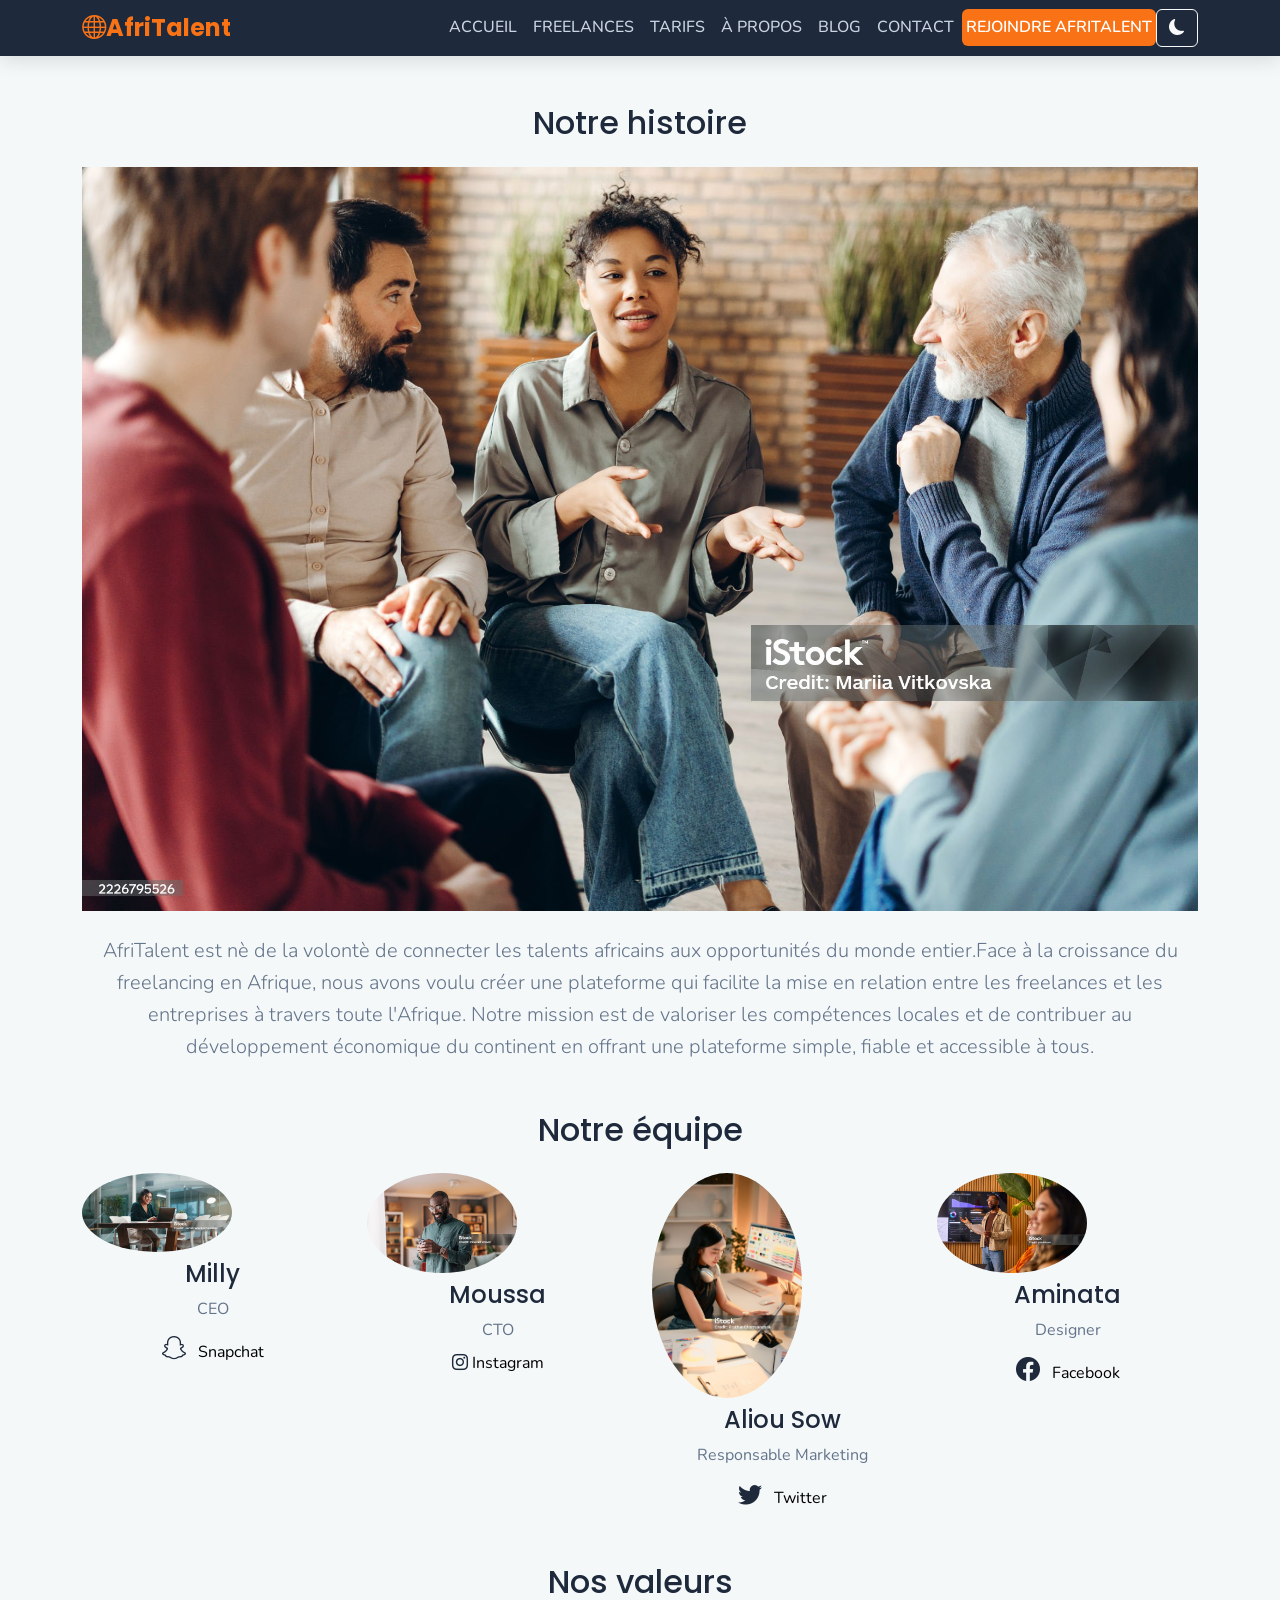
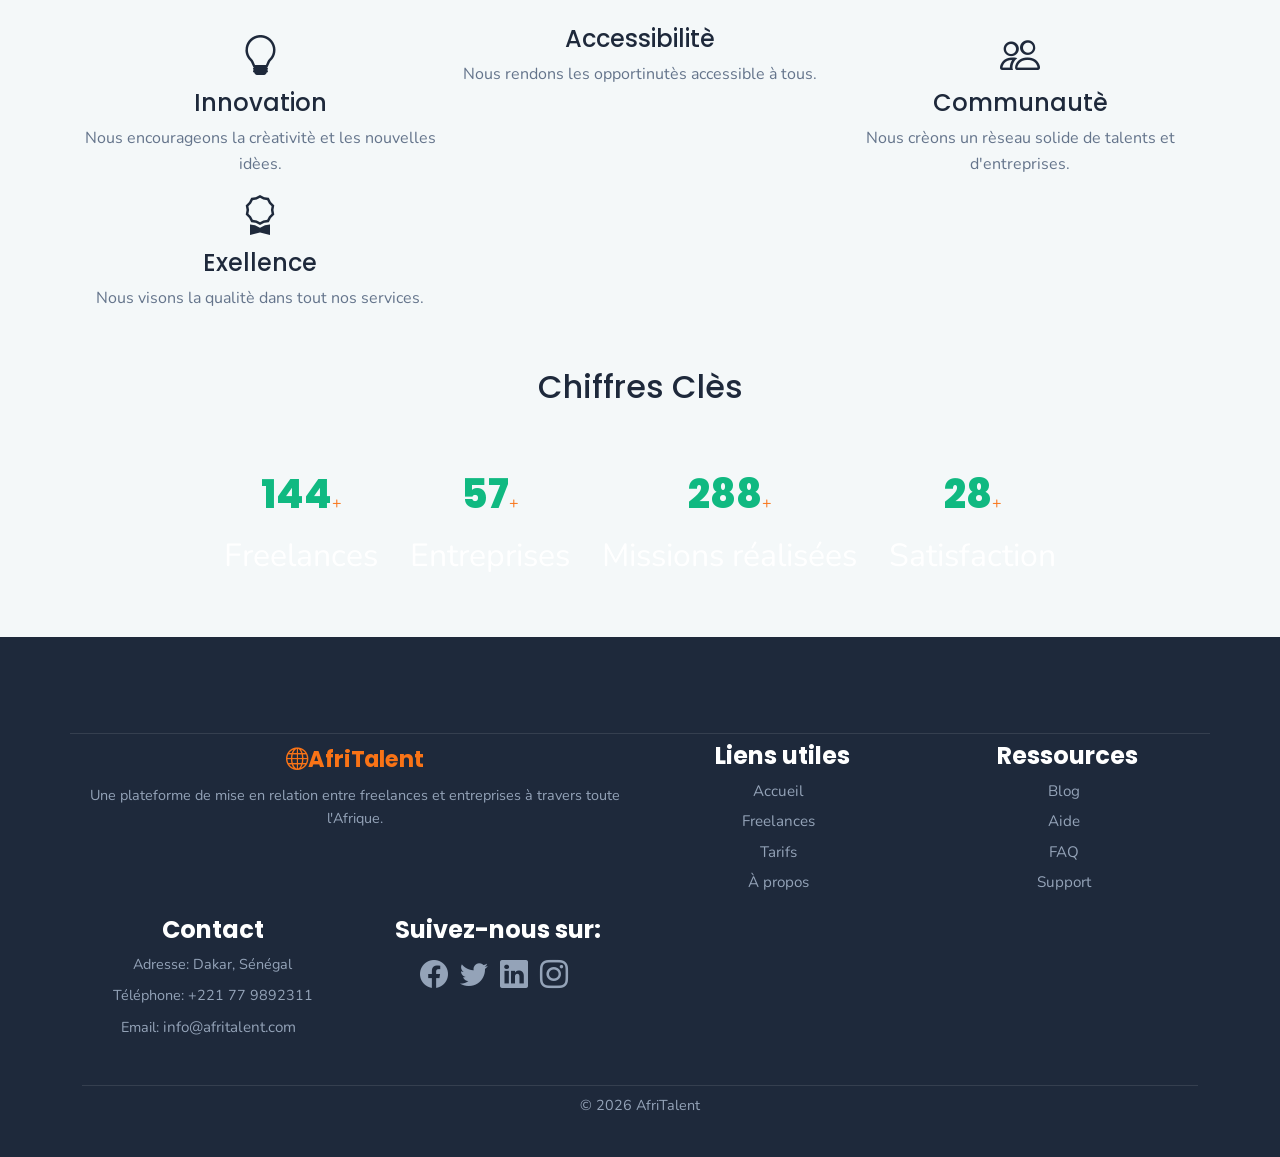
==== commit de7f02eb: "JS: compteur animes au scroll et animation fade-in des section" ====
--- a/about.html
+++ b/about.html
@@ -137,23 +137,27 @@
           <!-- section chiffres clés-->
            <section class="container my-5">
             <h2 class="text-center mb-4">Chiffres Clès</h2>
+            <!--statistique animèes-->
             <div class="row text-center">
-                <div class="col-md-3">
-                  <h3>+500</h3>
-                  <p>Freelances</p>
-                </div>
-                <div class="col-md-3">
-                  <h3>+200</h3>
-                  <p>Entreprises</p>
-                </div><div class="col-md-3">
-                  <h3>+1000</h3>
-                  <p>Projets rèalisèe</p>
-                </div>
-                <div class="col-md-3">
-                  <h3>+98%</h3>
-                  <p>Satisfaction</p>
-                </div>
-            </div>
+                <div class="hero-stats" mt-4>
+                    <div class="stat-item">
+                        <span class="compteur" data-target="+500">0</span>+
+                        <p>Freelances </p>
+                    </div>
+                    <div class="stat-item">
+                        <span class="compteur" data-target="+200">0</span>+
+                        <p>Entreprises</p>
+                    </div>
+                    <div class="stat-item">
+                        <span class="compteur" data-target="+1000">0</span>+
+                        <p>Missions réalisées</p>
+                    </div>
+                    <div class="stat-item">
+                        <span class="compteur" data-target="+98%">0</span>+
+                        <p>Satisfaction</p>
+                    </div>
+                </div>
+
            </section>
 
 
--- a/css/style.css
+++ b/css/style.css
@@ -208,7 +208,7 @@
     right: 20px;
     width: 500px;
     height: 500px;
-    background-color: radial-gradient(circle, rgba(249, 115, 22, 0.65) 0%, transparent 70%);
+    background-color: radial-gradient(circle, rgba(249, 22, 22, 0.65) 0%, transparent 70%);
     border-radius: 50%;
     pointer-events: none;
 }
@@ -219,7 +219,7 @@
     left: 20px;
     width: 350px;
     height: 350px;
-    background-color: radial-gradient(circle, rgba(16, 185, 129, 0.25) 0%, transparent 70%);
+    background-color: radial-gradient(circle, rgba(185, 16, 168, 0.25) 0%, transparent 70%);
     border-radius: 50%;
     pointer-events: none;
 }
@@ -234,7 +234,7 @@
     font-family: var(--police-titre);
     font-size: clamp(2.5rem, 6vw, 4rem);
     font-weight: 800;
-    color: white;
+    color: var(--couleur-primaire);
     line-height: 1.1;
     text-align: center;
     margin-bottom: var(--espace-lg);/* espace entre le titre et le sous-titre */
@@ -242,9 +242,10 @@
 }
 .hero h2{
     font-family: var(--police-texte);
-    font-size: clamp(1rem, 2.5vw, 1.3rem);
+    font-size: 2rem;
+    margin-top: 4px;
     font-weight: 400;
-    color: #cbd5e1;
+    color: white;
     margin-bottom: var(--espace-xl);
     /* espace avant les boutons cta */
     max-width: 600px;
@@ -533,12 +534,15 @@
 }
 /* bouton de navigation du carousel */
 .carousel-control-prev, .carousel-control-next{
-    padding: 1.2rem;
+    padding: 1rem;
     background-color: var(--couleur-primaire);
     border-radius: 50%;
     top: 50%;
     transform: translateY(-50%);
-    background-size: 50%;
+    background-size: 80%;
+    width: 40px !important;
+    height: 40px !important;
+    opacity: 1 !important;
 }
 /*============== SECTION blog ============== */ 
 #blog{
@@ -699,4 +703,205 @@
     margin-top: var(--espace-lg) !important;
     font-size: 0.85rem;
     color: #64748b ;
-}+}
+/* ===============RESPONSIVITE GLOBALE ============== */
+/* pour mobile */
+@media (max-width: 576px){
+    /* navbar */
+    .navbar-toggler{
+        border: 2px solid var(--couleur-accent);
+    }
+    .navbar-toggler-icon{
+        filter: invert(1) !important;
+    }
+    /* section hero */
+    .hero{
+        padding: var(--espace-lg) var(--espace-md);
+        min-height: 60vh;
+    }
+    .hero h1{
+        font-size: 2rem;
+    }
+    .hero h2{
+        font-size: 1rem;
+    }
+    .hero .btn-secondary{
+        display: block;
+        margin: 0.5rem auto;
+        width: 80%;
+    }
+    /* section comment ça marche */
+    section.section-comment-marche .row{
+        grid-template-columns: 1fr !important;
+    }
+    .section-comment-marche .col-md-4:first-child{
+        grid-column: span 1 !important;
+    }
+    /* section categories de services */
+    #services .row{
+        grid-template-columns: 1fr !important;
+    }
+    /* section temoignages */
+    #carouselExample .carousel-item .col-md-4{
+        padding: 0 var(--espace-sm);
+    }
+    /* section blog */
+    #blog .row{
+        grid-template-columns: 1fr !important;
+    }
+    /* section cta */
+    .section-cta h2{
+        font-size: 1.5rem;
+    }
+    .section-cta .btn-primary{
+        font-size: 1rem;
+        padding: 0.7rem 1.5rem !important;
+    }
+    /* section footer */
+    footer.bg-light .col-md-6,
+    footer.bg-light .col-md-3{
+        text-align: center !important;
+        margin-bottom: var(--espace-md);
+    }
+
+}
+/* pour tablette */
+@media (max-width: 992px) and (min-width: 577px){
+    /* hero */
+    .hero{
+        min-height: 70vh;
+    }
+    .hero h1{
+        font-size: 2.5rem;
+    }
+    /* section comment ça marche */
+    section.section-comment-marche .row{
+        grid-template-columns: repeat(2,1fr) !important;
+    }
+    section.section-comment-marche .col-md-4:first-child{
+        grid-column: span 2 !important;
+    }
+    /* section categories de services */
+    #services .row{
+        grid-template-columns: repeat(2,1fr) !important;
+    }
+    /* section blog */
+    #blog .row{
+        grid-template-columns: repeat(2,1fr) !important;
+    }
+    /* section footer */
+    footer.bg-light .col-md-3{
+        margin-bottom: var(--espace-md);
+    }
+}
+/* pour desktop */
+@media (min-width: 1200px){
+    /* section comment ça marche */
+    section.section-comment-marche .row{
+        grid-template-columns: repeat(4,1fr) !important;
+    }
+    /* section services */
+    #services .row{
+        grid-template-columns: repeat(3,1fr) !important;
+    }
+    /* section blog */
+    #blog .row{
+        grid-template-columns: repeat(3,1fr) !important;
+    }
+}
+/*==============dark mode + navbar scroll + bouton retour en haut ============== */
+/* dark mode */
+body.dark-mode{
+    background-color: #0f172a !important;
+    color: #e2e8f0 !important;
+}
+body.dark-mode .card,
+body.dark-mode #blog .col-md-4,
+body.dark-mode .section-comment-marche .col-md-4{
+    background-color: #1e293b !important;
+    color: #e2e8f0 !important;
+}
+body.dark-mode h1,
+body.dark-mode h2,
+body.dark-mode h3,
+body.dark-mode h4{
+    color: #f1f5f9 !important;
+}
+body.dark-mode p{
+    color: #94a3b8;
+}
+body.dark-mode #services .col-md-4{
+    background-color: #1e293b !important;
+}
+body.dark-mode #blog{
+    background-color: #0f172a !important;
+}
+/* navbar au scroll */ 
+.navbar-scrolled{
+    background-color: var(--couleur-accent)!important;
+    box-shadow: 0 4px 20px rgba(0, 0, 0, 0.3) !important;
+    padding-top: 0.3rem !important;
+    padding-bottom: 0.3rem !important;
+    transition: all.3s ease;
+}
+/* bouton retour en haut */
+#btn-retour-haut {
+    position: fixed;
+    bottom: 20px;
+    right: 20px;
+    background-color: var(--couleur-primaire);
+    color: white;
+    border: none;
+    border-radius: 50%;
+    width: 40px;
+    height: 40px;
+    opacity: 0;
+    visibility: hidden;
+    font-size: 1.5rem;
+    cursor: pointer;
+    box-shadow: var(--ombre-moyenne);
+    transition: var(--transition);
+    z-index: 999; /*pour que le bouton soit au dessus de tous les éléments de la page*/
+}
+#btn-retour-haut.visible {
+    opacity: 1;
+    visibility: visible;
+}
+#btn-retour-haut:hover {
+    background-color: var(--couleur-secondaire);
+    box-shadow: var(--ombre-forte);
+    transform: translateY(-2px);
+}
+/* les titres des section en dark mode */
+body.dark-mode .section-comment-marche .text-center h2,
+body.dark-mode #categories .text-center h2,
+body.dark-mode #temoignages .text-center h2,
+body.dark-mode #blog .text-center h2,
+body.dark-mode .section-cta h2{
+    color: #f1f5f9 !important;
+}
+/* statistique section hero */
+.hero-stats{
+    display: flex;
+    gap: var(--espace-lg);
+    justify-content: center;
+    margin-top: var(--espace-lg);
+    flex-direction: row !important;
+    flex-wrap: wrap !important;
+    
+}
+.stat-item{
+    text-align: center;
+    color: var(--couleur-primaire);
+}
+.stat-item .compteur{
+    font-family: var(--police-titre);
+    font-size: 2.5rem;
+    font-weight: 800;
+    color: var(--couleur-accent);
+}
+.stat-item p{
+    color: white !important;
+    font-size: 2rem !important;
+    margin-top: 4px !important;
+}
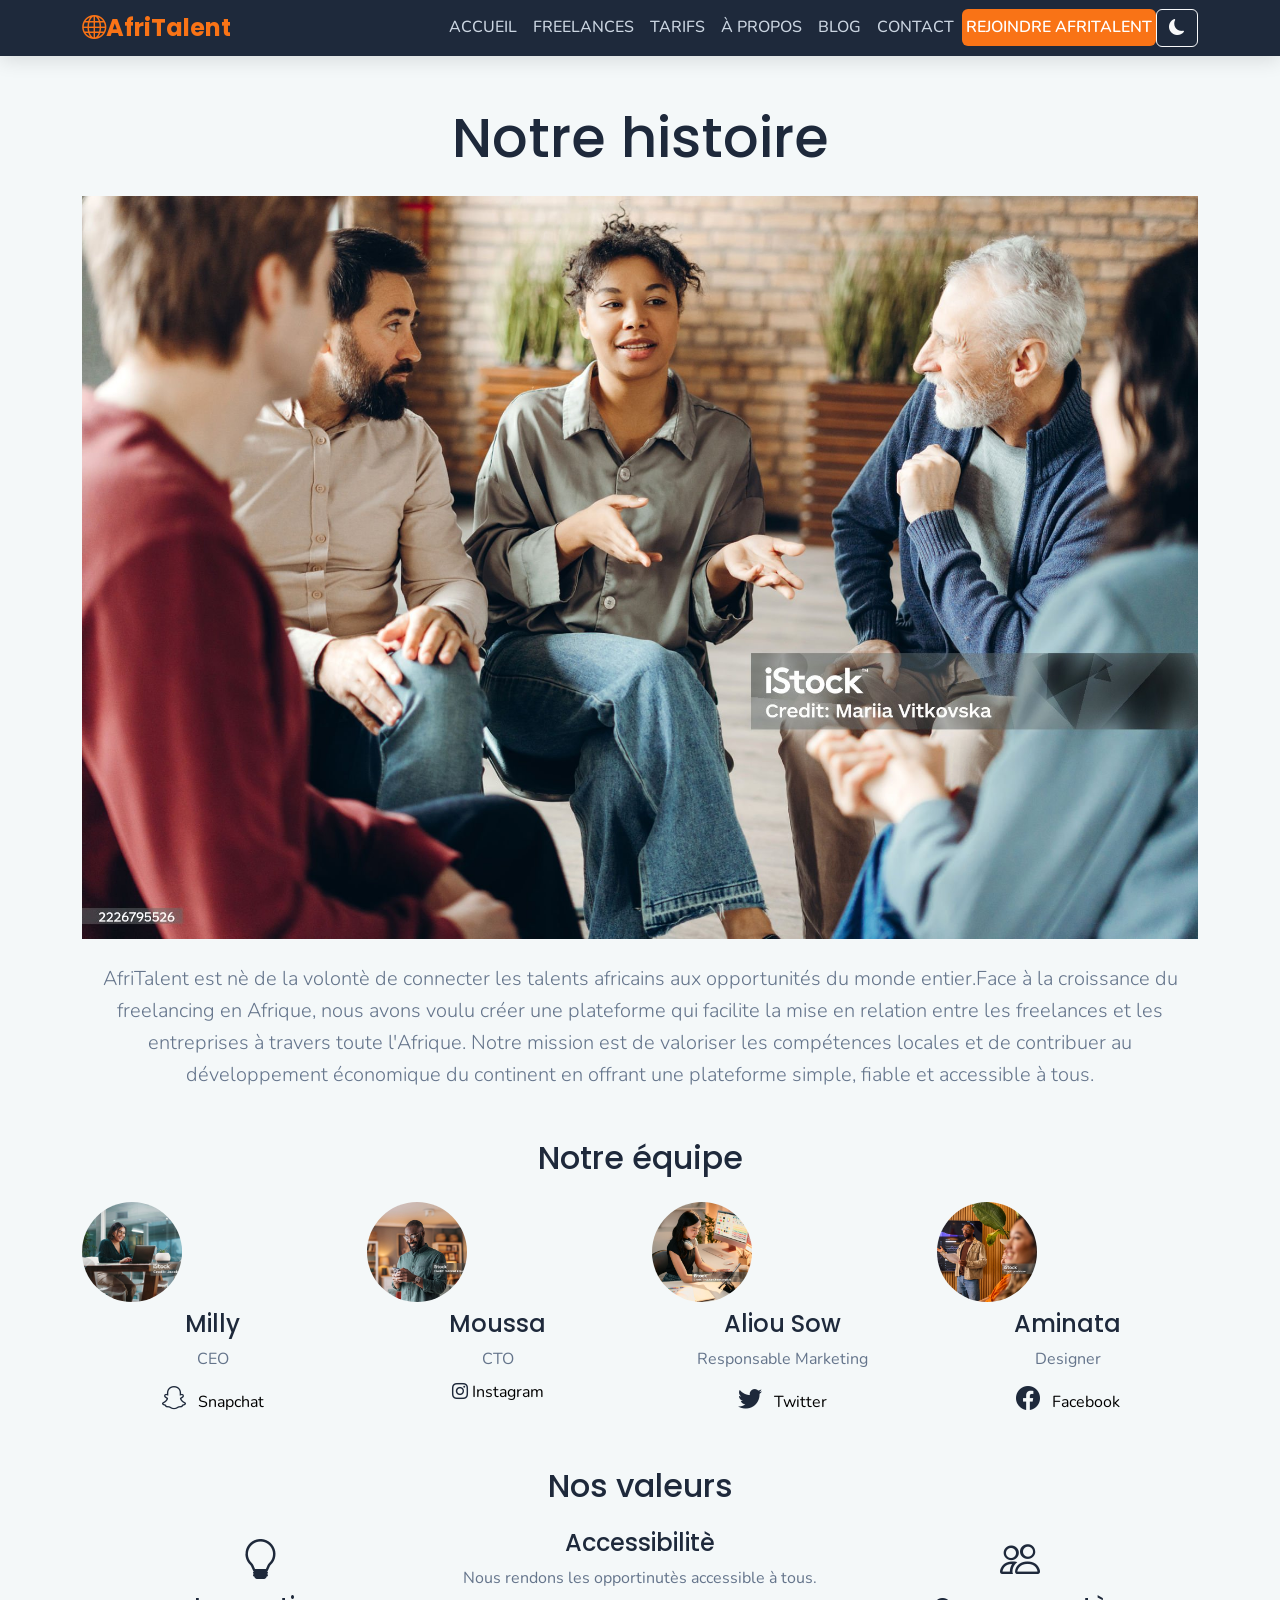
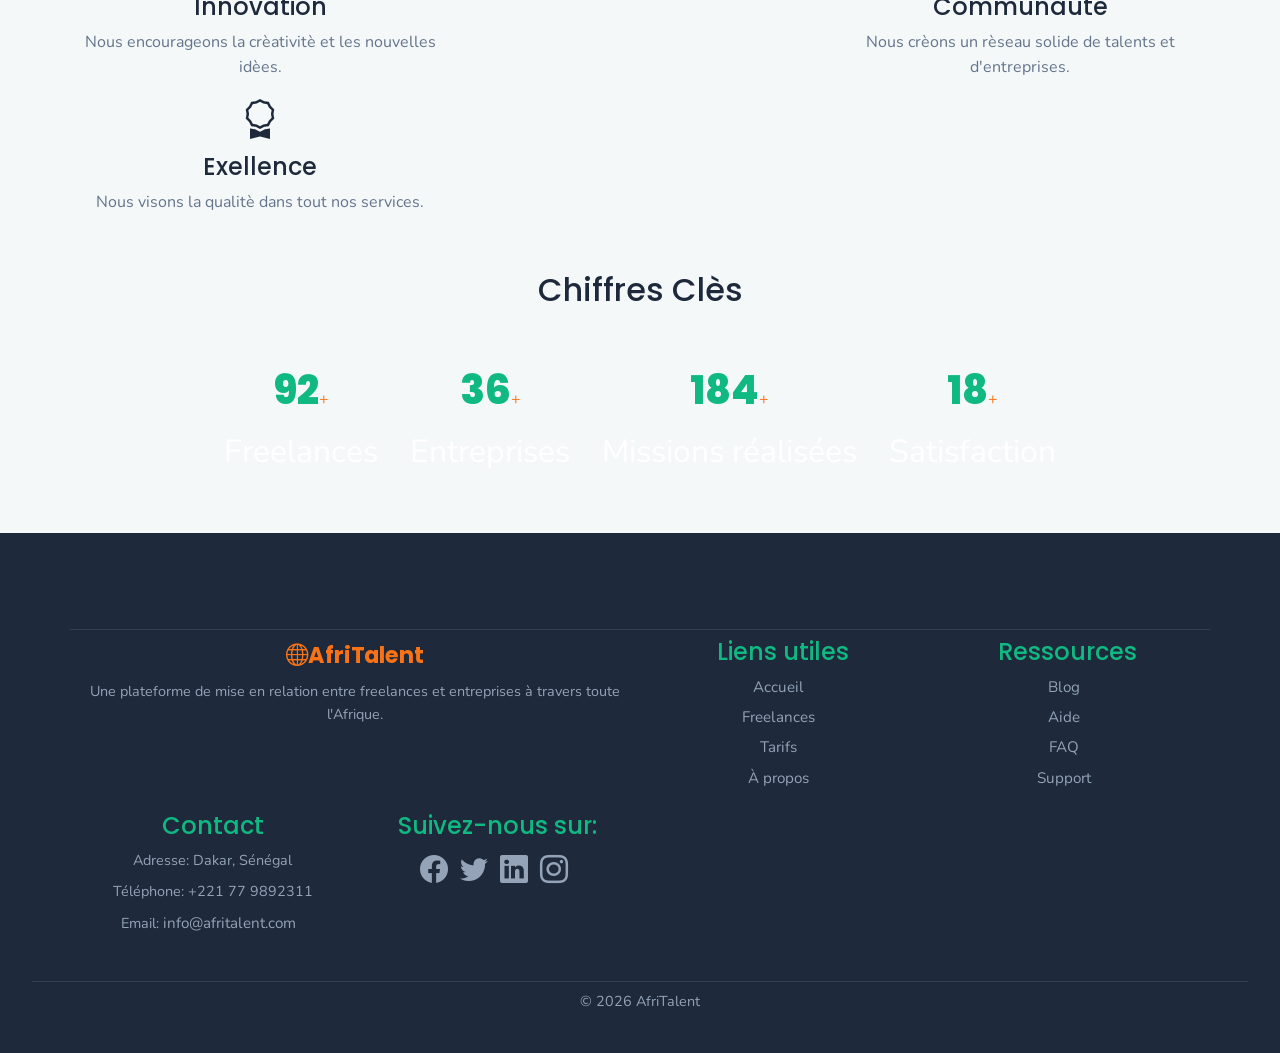
==== commit 5e7cfe6a: "Finalisation : corrections responsive, optimisation du code et commentaires" ====
--- a/about.html
+++ b/about.html
@@ -1,15 +1,15 @@
 <!DOCTYPE html>
-<html lang="en">
+<html lang="fr">
 <head>
     <meta charset="UTF-8">
     <meta name="viewport" content="width=device-width, initial-scale=1.0">
     <title>AfriTalent - About</title>
 
-    <!---  liaison Boostrap 5 via CDN -->
+    <!--  liaison Boostrap 5 via CDN -->
 
     <link href="https://cdn.jsdelivr.net/npm/bootstrap@5.3.0/dist/css/bootstrap.min.css" rel="stylesheet">
 
-    <!---  liaison des icones bootstrap via CDN -->
+    <!--  liaison des icones bootstrap via CDN -->
     
     <link rel="stylesheet" href="https://cdn.jsdelivr.net/npm/bootstrap-icons@1.11.0/font/bootstrap-icons.css">
 
@@ -19,20 +19,20 @@
 </head>
 <body>
 
-    <!---  le contenue de la pages -->
+    <!--  le contenue de la pages -->
    <header>
         
             <nav class="navbar navbar-expand-lg navbar-light bg-light">
                 <div class="container">
-                    <!--logo-->
+                    <!-- logo -->
                     <a class="navbar-brand fw-bold" href="#">
                         <i class="bi bi-globe"></i>AfriTalent
                     </a>
-                    <!---  bouton pour mobile (pour la responsivite) --->
+                    <!--  bouton pour mobile (pour la responsivite) -->
                     <button class="navbar-toggler" type="button" data-bs-toggle="collapse" data-bs-target="#menu">
                         <span class="navbar-toggler-icon"></span>
                     </button>
-                   <!--les liens du menu-->
+                   <!-- les liens du menu -->
                    <div class="collapse navbar-collapse text-uppercase justify-content-end">
                         <ul class="navbar-nav ms-auto">
                             <li class="nav-item">
@@ -62,10 +62,10 @@
             </nav>
 
         </header>  
-        <!---  section Notre histoire   -->
+        <!--  section Notre histoire   -->
         <main>
         <section class="container my-5">
-            <h2 class="text-center mb-4">Notre histoire</h2>
+            <h1 class="text-center mb-4">Notre histoire</h1>
             <img src="images/histoire.jpg" alt="Notre histoire" class="img-fluid mb-4">
             <p class="lead text-center">
                 AfriTalent est nè de la volontè de connecter les talents africains
@@ -79,28 +79,28 @@
             <div class="row g-4">
                 <div class="col-md-3 text-center">
                     <img src="images/team1.jpg" alt="Membre de l'équipe 1" class="rounded-circle mb-2" width="150" height="150">
-                    <h5>Milly</h5>
+                    <h3>Milly</h3>
                     <p>CEO </p>
-                    <i class ="bi bi-snapchat fs-4 me-2"></i>
+                    <i class="bi bi-snapchat fs-4 me-2"></i>
                     <a href="https://www.snapchat.com/milly" class="text-black">Snapchat</a>
                 </div>
                 <div class="col-md-3 text-center">
                     <img src="images/team2.jpg" alt="Membre de l'équipe 2" class="rounded-circle mb-2" width="150" height="150">
-                    <h5>Moussa</h5>
+                    <h3>Moussa</h3>
                     <p>CTO </p>
                     <i class="bi bi-instagram"></i>
                     <a href="https://www.instagram.com/moussa" class="text-black">Instagram</a>
                 </div>
                 <div class="col-md-3 text-center">
                     <img src="images/team3.jpg" alt="Membre de l'équipe 3" class="rounded-circle mb-2" width="150" height="150">
-                    <h5>Aliou Sow</h5>
+                    <h3>Aliou Sow</h3>
                     <p>Responsable Marketing</p>
                     <i class="bi bi-twitter fs-4 me-2"></i>
                     <a href="https://www.twitter.com/aliou_sow" class="text-black">Twitter</a>
                 </div>
                 <div class="col-md-3 text-center">
                     <img src="images/team4.jpg" alt="Membre de l'équipe 4" class="rounded-circle mb-2" width="150" height="150">
-                    <h5>Aminata</h5>
+                    <h3>Aminata</h3>
                     <p>Designer</p>
                     <i class="bi bi-facebook fs-4 me-2"></i>
                     <a href="https://www.facebook.com/aminata" class="text-black">Facebook</a>
@@ -114,32 +114,32 @@
             <div class="row text-center">
                 <div class="col-md-4">
                     <i class="bi bi-lightbulb fs-1"></i>
-                    <h5>Innovation</h5>
+                    <h3>Innovation</h3>
                     <p>Nous encourageons la crèativitè et les nouvelles idèes.</p>
                 </div>
                 <div class="col-md-4">
                     <i class="bi bi-unclock fs-1"></i>
-                    <h5>Accessibilitè</h5>
+                    <h3>Accessibilitè</h3>
                     <p>Nous rendons les opportinutès accessible à tous.</p>
                 </div>
                 <div class="col-md-4">
                     <i class="bi bi-people fs-1"></i>
-                    <h5>Communautè</h5>
+                    <h3>Communautè</h3>
                     <p>Nous crèons un rèseau solide de talents et d'entreprises.</p>
                 </div>
                 <div class="col-md-4">
                     <i class="bi bi-award fs-1"></i>
-                    <h5>Exellence</h5>
+                    <h3>Exellence</h3>
                     <p>Nous visons la qualitè dans tout nos services.</p>
                 </div>
             </div>
         </section>
-          <!-- section chiffres clés-->
+          <!-- section chiffres clés -->
            <section class="container my-5">
             <h2 class="text-center mb-4">Chiffres Clès</h2>
-            <!--statistique animèes-->
+            <!-- statistique animèes -->
             <div class="row text-center">
-                <div class="hero-stats" mt-4>
+                <div class="hero-stats mt-4">
                     <div class="stat-item">
                         <span class="compteur" data-target="+500">0</span>+
                         <p>Freelances </p>
@@ -157,13 +157,13 @@
                         <p>Satisfaction</p>
                     </div>
                 </div>
-
+            </div>
            </section>
-
+        </main>
 
     <footer class="bg-light text-black mt-5 p-4 ">
          <div class="container">
-                <div class=" text-center row">
+                <div class="text-center row">
                     <div class="col-md-6">
                         <a class="navbar-brand fw-bold" href="#">
                          <i class="bi bi-globe"></i>AfriTalent
@@ -171,20 +171,20 @@
                         <p>Une plateforme de mise en relation entre freelances et entreprises à travers toute l'Afrique.</p>
                     </div>
 
-                    <!--liens utiles-->
-                    <div class="col-md-3">
-                        <h5>Liens utiles</h5>
+                    <!-- liens utiles -->
+                    <div class="col-md-3">
+                        <h3>Liens utiles</h3>
                         <ul class="list-unstyled">
                             <li><a href="index.html">Accueil</a></li>
-                            <li><a href="freelances.html">Freelances</a></li>
+                            <li><a href="freelance.html">Freelances</a></li>
                             <li><a href="tarifs.html">Tarifs</a></li>
                             <li><a href="about.html">À propos</a></li>
                         </ul>
                     </div>
 
-                    <!---ressources-->
-                    <div class="col-md-3">
-                        <h5>Ressources</h5>
+                    <!-- ressources -->
+                    <div class="col-md-3">
+                        <h3>Ressources</h3>
                         <ul class="list-unstyled">
                             <li><a href="#blog">Blog</a></li>
                             <li><a href="#aide">Aide</a></li>
@@ -193,24 +193,25 @@
                         </ul>
                     </div>
 
-                    <!---  contact-->
-                    <div class="col-md-3">
-                        <h5>Contact</h5>
+                    <!--  contact -->
+                    <div class="col-md-3">
+                        <h3>Contact</h3>
                         <p>Adresse: Dakar, Sénégal</p>
                         <p>Téléphone: +221 77 9892311</p>
                         <p>Email: <a href="mailto:info@afritalent.com">info@afritalent.com</a></p>
                     </div>
 
-                    <!---  réseaux sociaux-->
-                    <div class="col-md-3">
-                        <h5>Suivez-nous sur:</h5>
+                    <!--  réseaux sociaux -->
+                    <div class="col-md-3">
+                        <h3>Suivez-nous sur:</h3>
                         <a href="https://www.facebook.com/" class="text-black me-2"><i class="bi bi-facebook fs-3"></i></a>
                         <a href="https://twitter.com/" class="text-black me-2"><i class="bi bi-twitter fs-3"></i></a>
                         <a href="https://www.linkedin.com/" class="text-black me-2"><i class="bi bi-linkedin fs-3"></i></a>
                         <a href="https://www.instagram.com/" class="text-black me-2"><i class="bi bi-instagram fs-3"></i></a>    
-                </div>
-             </div>
-                   <!--bas de page-->
+                    </div>
+               </div>
+         </div>
+                   <!-- bas de page -->
                   <div class="text-center mt-3">     
                      <p>&copy; 2026 AfriTalent</p>
                   </div>    
@@ -220,7 +221,7 @@
 
 
    
-     <!-- liaison Boostrap 5 via CDN : js-->
+     <!-- liaison Boostrap 5 via CDN : js -->
     <script src="https://cdn.jsdelivr.net/npm/bootstrap@5.3.0/dist/js/bootstrap.bundle.min.js"></script>
 
     <!-- le script JS -->
--- a/css/style.css
+++ b/css/style.css
@@ -51,6 +51,9 @@
     line-height: 1.2;
     margin-bottom: var(--espace-sm);
 }
+.bg-light .col-md-3 h3{
+    color: var(--couleur-accent);
+}
 h1{
     font-size:clamp(2rem, 5vw, 3.5rem) 
 }
@@ -58,7 +61,7 @@
     font-size: clamp(1rem, 3vw, 2rem);  
 }
 h3{
-    font-size: clamp(1.5rem, 3vw, 2.5rem);
+    font-size: clamp(0.5rem, 3vw, 1.5rem);
 }
 h4{
     font-size: clamp(1.5rem, 3vw, 2rem);
@@ -116,10 +119,10 @@
     transform: translateY(-2px);/* legere elevation du bouton au hover */
 }
 .btn-secondary{
-    background-color: transparent;
-    color: var(--couleur-primaire);
-    padding: var(--espace-xs) var(--espace-md);
-    border: 2px solid var(--couleur-primaire);
+    background-color: white !important;
+    color: var(--couleur-primaire) !important;
+    padding: var(--espace-sm) var(--espace-md);
+    border: none;
     border-radius: var(--radius-sm);
     font-family: var(--police-texte);
     font-weight: 600;
@@ -127,11 +130,17 @@
     cursor: pointer;
     transition: var(--transition);
     display: inline-block;
+
+
 }
 .btn-secondary:hover{
-    background-color: var(--couleur-primaire);
-    color: white;
-    transform: translateY(-2px);
+    background-color: var(--couleur-secondaire) !important;
+    color: var(--couleur-accent) !important;
+    box-shadow: var(--ombre-moyenne);
+    transform: translateY(-2px);/* legere elevation du bouton au hover */
+
+
+
 }
 /* style du header */
 header{
@@ -544,7 +553,14 @@
     height: 40px !important;
     opacity: 1 !important;
 }
-/*============== SECTION blog ============== */ 
+/* =========== photos de profil rondes ======= */
+.rounded-circle{
+    width: 100px !important;
+    height: 100px !important;
+    object-fit: cover;
+    object-position: center;
+}
+/* ============== SECTION blog ============== */ 
 #blog{
 
     padding: var(--espace-xl) var(--espace-lg);
@@ -704,6 +720,17 @@
     font-size: 0.85rem;
     color: #64748b ;
 }
+/* =========== Google Maps Iframe ========== */
+.map-responsive{
+    width: 100%;
+    height: 400px;
+    overflow: hidden;
+}
+.map-responsive iframe{
+    width: 100%;
+    height: 400px;
+    border: none;
+}
 /* ===============RESPONSIVITE GLOBALE ============== */
 /* pour mobile */
 @media (max-width: 576px){
@@ -827,6 +854,9 @@
 body.dark-mode h4{
     color: #f1f5f9 !important;
 }
+body.dark-mode .bg-light .col-md-3 h3{
+    color: var(--couleur-primaire) !important;
+}
 body.dark-mode p{
     color: #94a3b8;
 }
@@ -834,6 +864,12 @@
     background-color: #1e293b !important;
 }
 body.dark-mode #blog{
+    background-color: #0f172a !important;
+}
+body.dark-mode .section-comment-marche{
+    background-color: #0f172a !important;
+}
+body.dark-mode #temoignages{
     background-color: #0f172a !important;
 }
 /* navbar au scroll */ 
@@ -905,3 +941,22 @@
     font-size: 2rem !important;
     margin-top: 4px !important;
 }
+/* effet fade-in pour le filtrage */
+.freelance-card {
+    transition: opacity 0.4s ease transform 0.4s ease;
+    opacity: 1;
+    transform: translateY(0);
+}
+.freelance-card.hidden {
+    opacity: 0;
+    transform: translateY(20px);
+    pointer-events: none;
+}
+/* message succes */
+#successMessage {
+    background-color: #d4edd4;
+    border: 1px solid #28a745;
+    border-radius: 8px;
+    padding: 15px;
+    font-weight: 500;
+}
